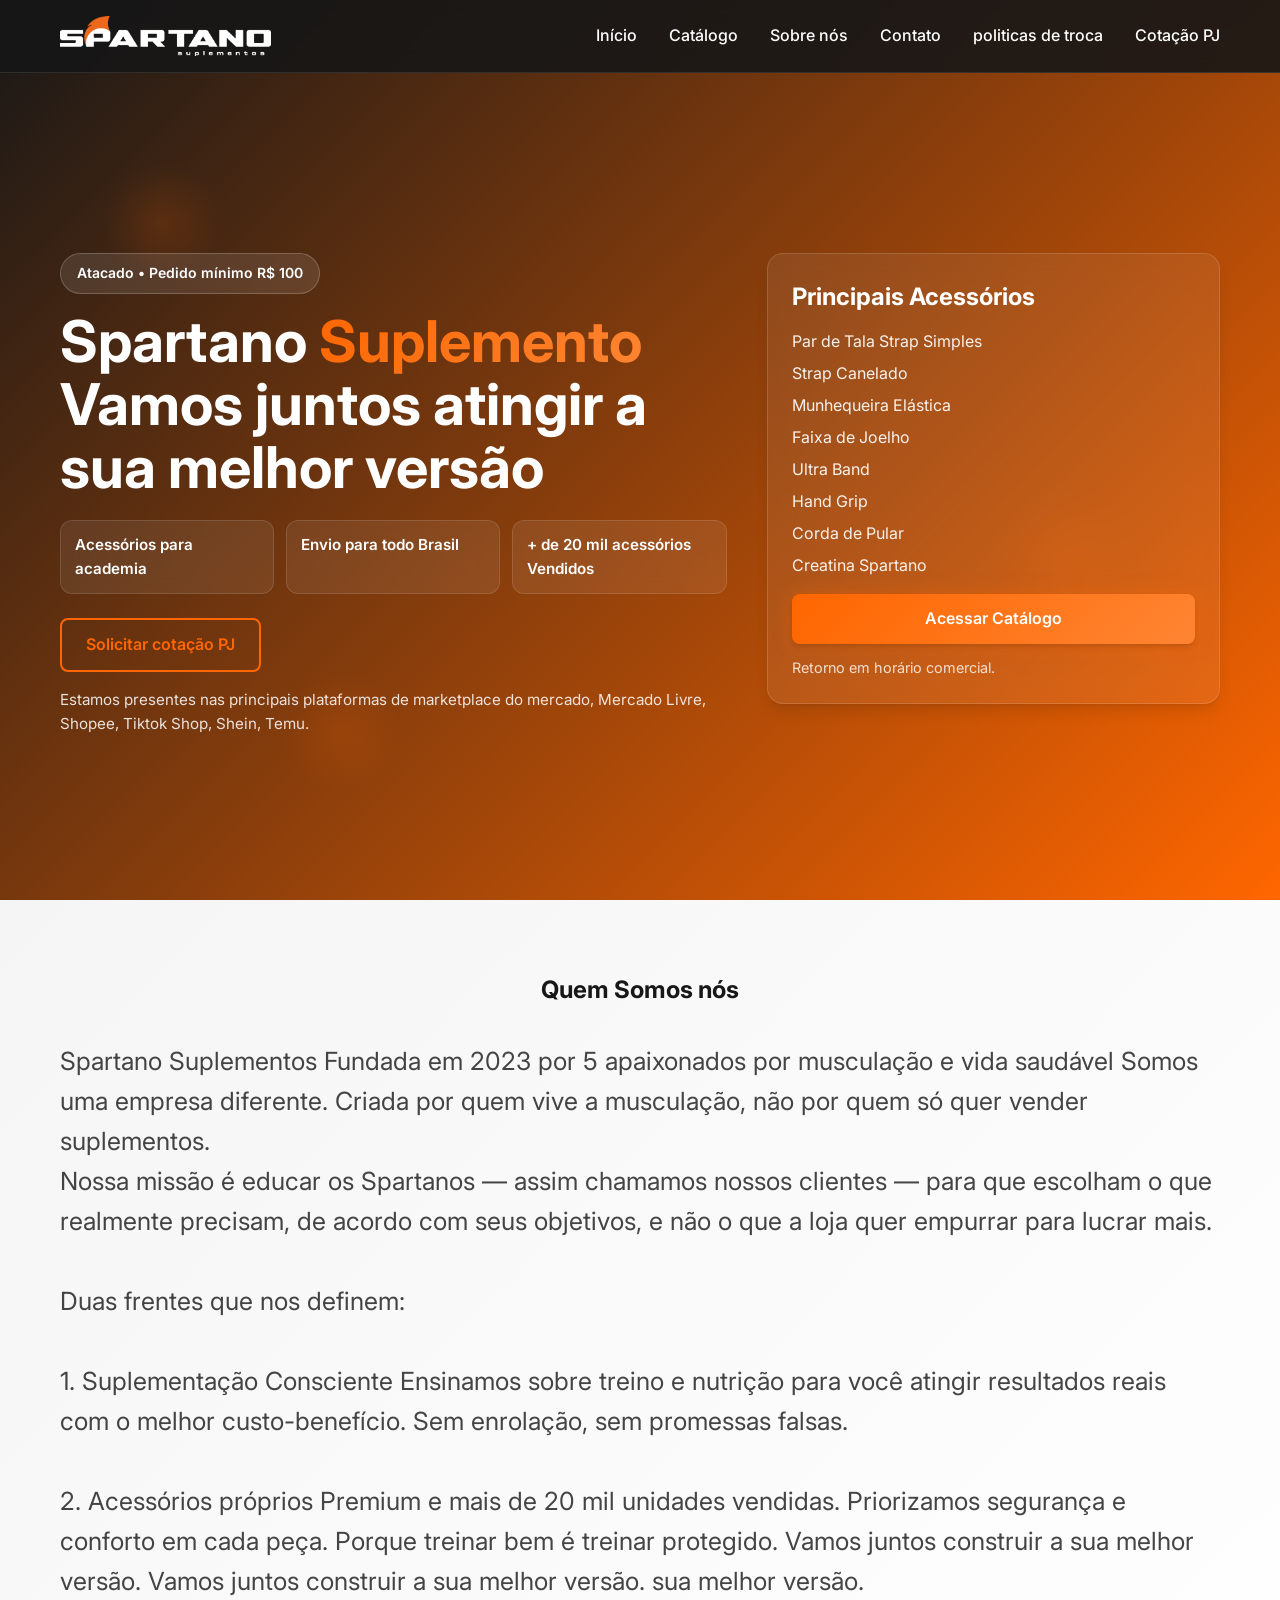
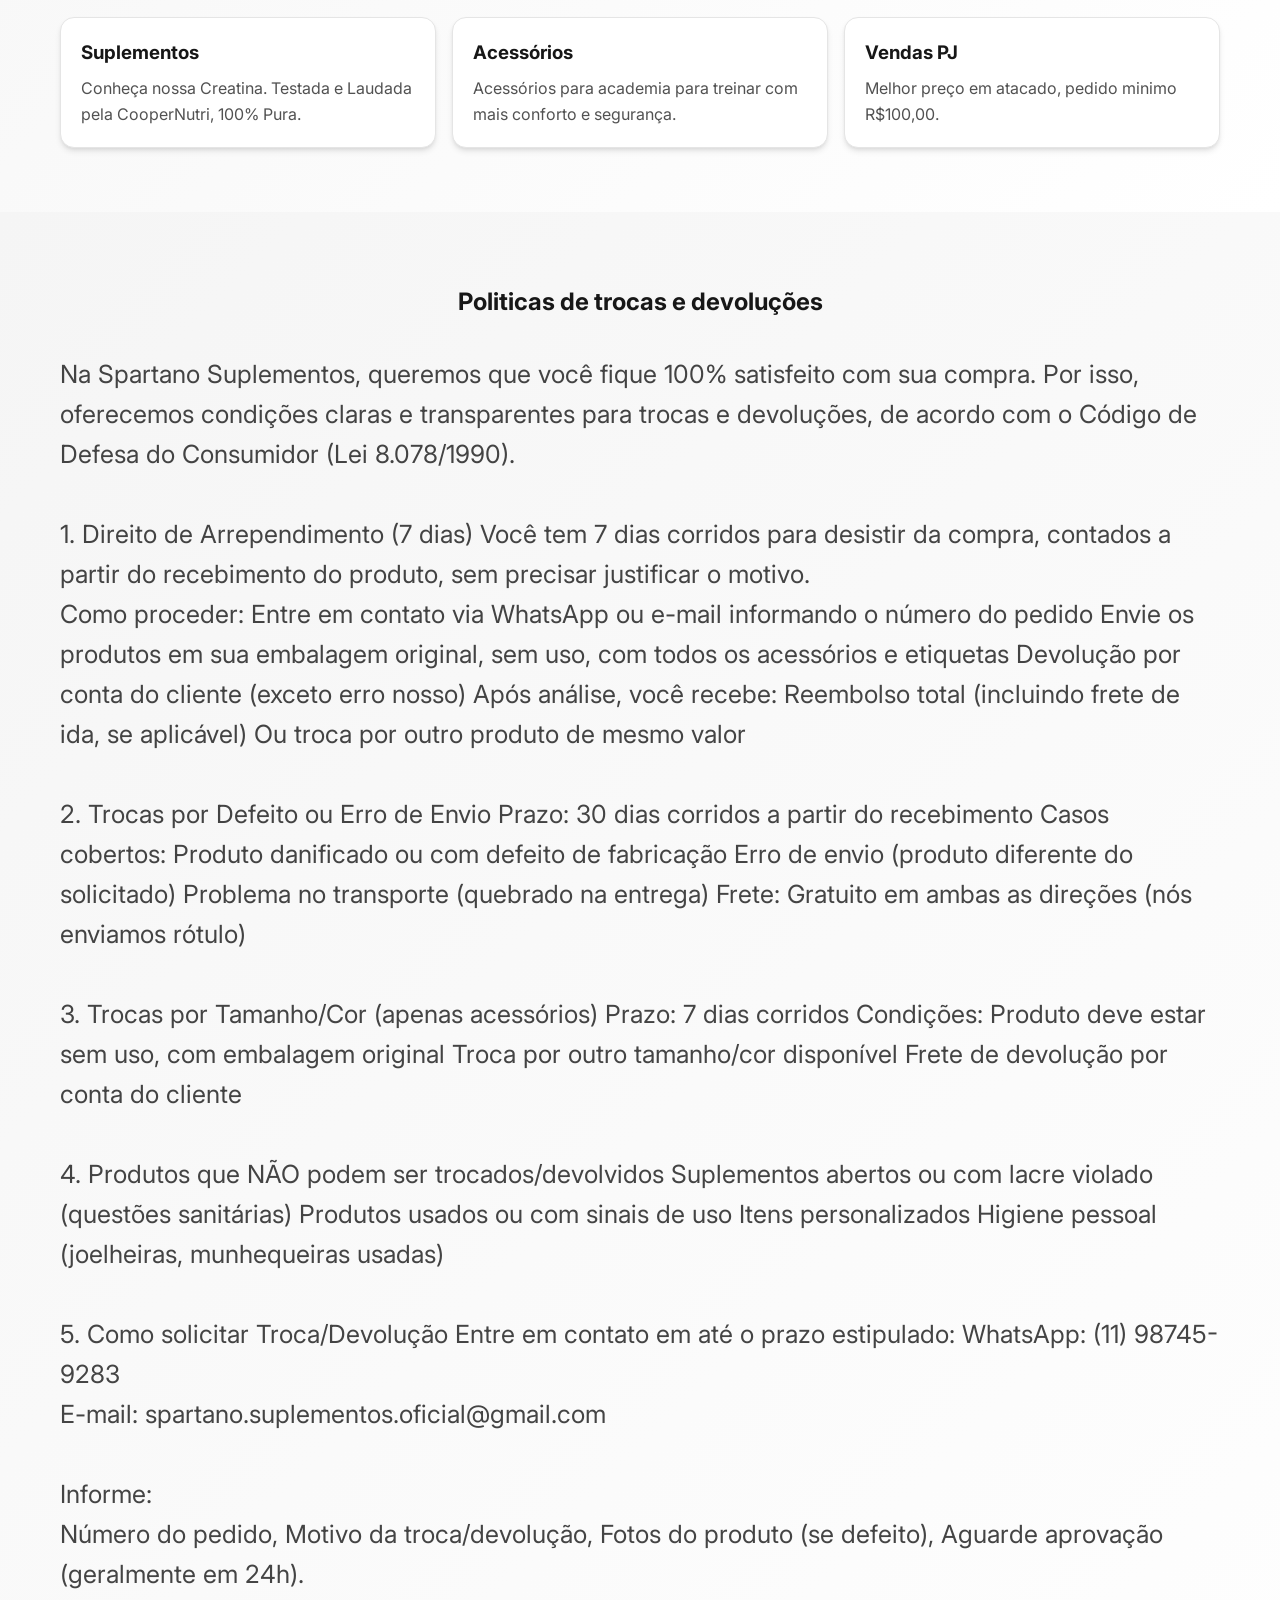
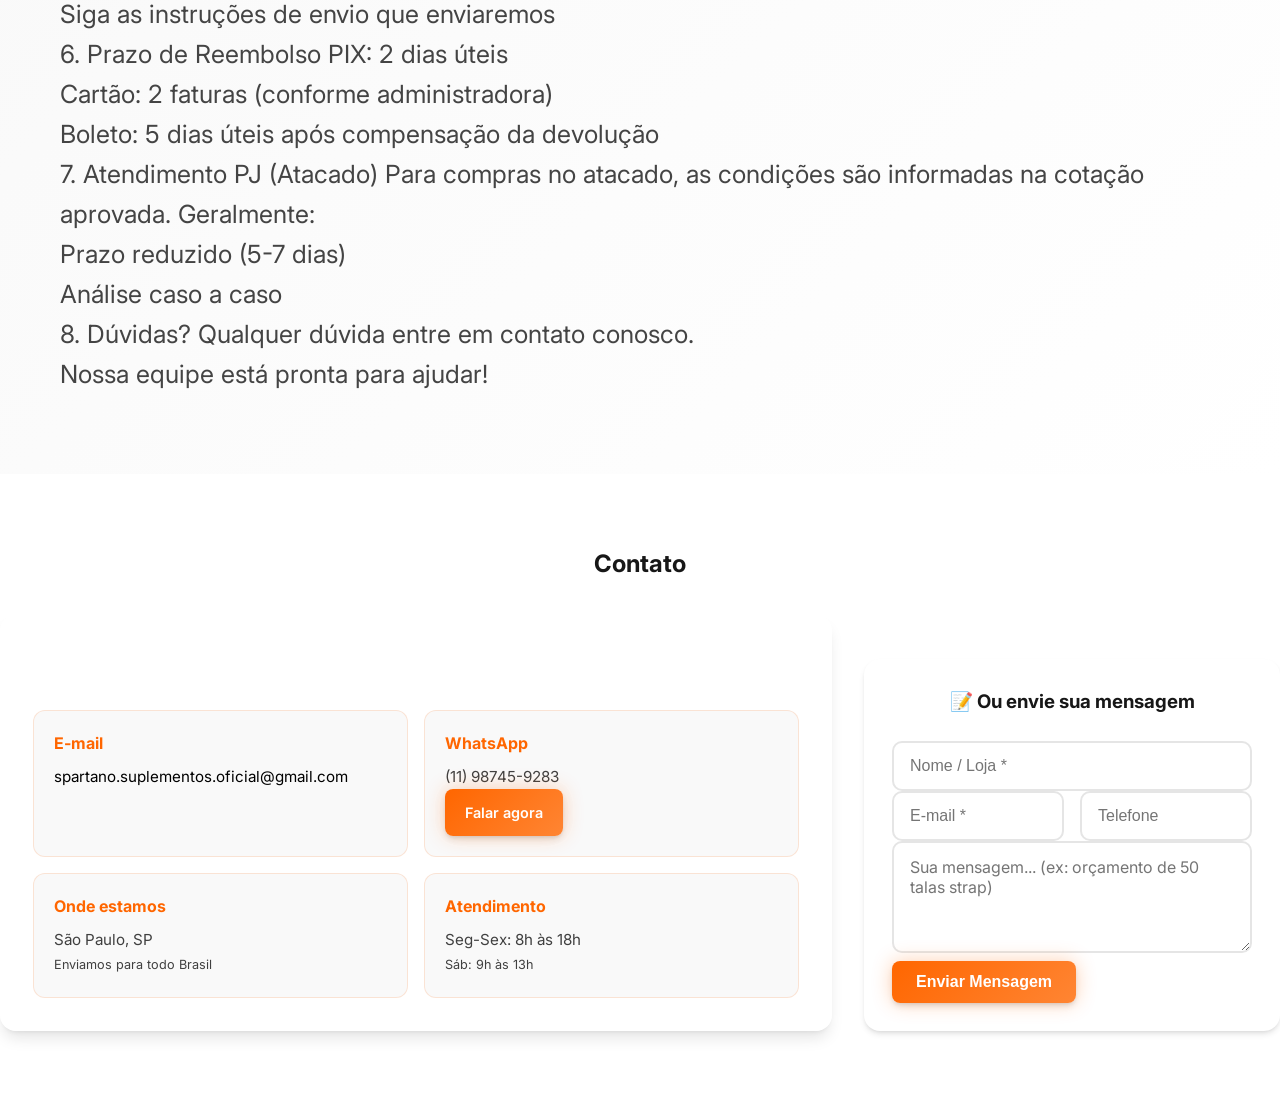
==== index.html @ f2aeba40 "first commit" ====
<!DOCTYPE html>
<html lang="pt-br">
<head>
    <meta charset="UTF-8">
    <meta name="viewport" content="width=device-width, initial-scale=1.0">
    <title>Spartano</title>
     <meta name="description" content="Atacado Spartano para lojas fitness, lojas de suplementos e academias. Pedido mínimo R$ 100. Solicite sua cotação." />

  <link rel="stylesheet" href="./css/global.css" />
  <link rel="stylesheet" href="./css/home.css" />

  <link href="https://fonts.googleapis.com/css2?family=Inter:wght@300;400;500;600;700;800;900&display=swap" rel="stylesheet">
  <link rel="icon" type="image/png" href="./imgs/faviconSpartano.png" />
  <script defer src="./js/menuMobile.js"></script>
  
</head>
<body>
    <!-- Header -->
  <header class="header">
    <div class="container">
      <div class="header-content">
        <div class="logo">
          <a href="index.html">
            <img src="../imgs/spartano_suplementos.png.png" alt="Spartano" class="logo-img">
          </a>
        </div>

        <nav class="nav">
          <ul class="nav-list">
            <li><a href="index.html">Início</a></li>
            <li><a href="./pages/catalogo.html">Catálogo</a></li>
            <li><a href="#quemSomosNos">Sobre nós</a></li>
            <li><a href="#contato">Contato</a></li>
            <li><a href="#politcTrocaDev">politicas de troca</a></li>
            <li><a href="https://cotacao-pj-acessorio.onrender.com">Cotação PJ </a></li>
          </ul>
        </nav>

        <div class="mobile-menu-toggle" aria-label="Abrir menu" role="button" tabindex="0">
          <span></span><span></span><span></span>
        </div>
      </div>
    </div>
  </header>

  <main>
    <!-- Hero -->
    <section class="hero-home">
      <div class="hero-bg">
        <div class="floating-elements">
          <div class="floating-element"></div>
          <div class="floating-element"></div>
          <div class="floating-element"></div>
        </div>
      </div>

      <div class="container">
        <div class="hero-grid">
          <div class="hero-left">
            <div class="badge">Atacado • Pedido mínimo R$ 100</div>

            <h1 class="hero-title">
              Spartano <span class="gradient-text">Suplemento</span><br/>
           Vamos juntos atingir a sua melhor versão
            </h1>

            <p class="hero-subtitle">
             <!--Legendas do Titulo-->
            </p>

            <div class="hero-points">
              <div class="point">Acessórios para <br/>academia</div>
              <div class="point">Envio para todo Brasil</div>
              <div class="point">+ de 20 mil acessórios <br/>Vendidos</div>
            </div>

            <div class="hero-cta">
              <a class="btn btn-outline" href="https://cotacao-pj-acessorio.onrender.com">Solicitar cotação PJ</a>
             <!-- <a class="btn btn-primary" href="./pages/catalogo.html">Ver catálogo</a> -->
            </div>

            <p class="hero-note">
             Estamos presentes nas principais plataformas de marketplace do mercado, Mercado Livre, Shopee, Tiktok Shop, Shein, Temu.
            </p>
          </div>

          <div class="hero-right">
            <div class="hero-card">
              <h2 class="hero-card-title">Principais Acessórios</h2>
              <ul class="hero-list">
                <li>Par de Tala Strap Simples</li>
                <li>Strap Canelado</li>
                <li>Munhequeira Elástica</li>
                <li>Faixa de Joelho</li>
                <li>Ultra Band</li>
                <li>Hand Grip</li>
                <li>Corda de Pular</li>
                <li>Creatina Spartano</li>
              </ul>
            <a class="btn btn-primary hero-card-btn" href="./pages/catalogo.html">Acessar Catálogo</a>
              <p class="hero-card-mini">Retorno em horário comercial.</p>
            </div>
          </div>
        </div>
      </div>
    </section>

    <!-- Para quem é -->
    <section id="quemSomosNos" class="section light">
      <div class="container">
        <h2 class="section-title">Quem Somos nós</h2>

        <p class="textHome">Spartano Suplementos
Fundada em 2023 por 5 apaixonados por musculação e vida saudável

Somos uma empresa diferente. Criada por quem vive a musculação, não por quem só quer vender suplementos. <br/>

Nossa missão é educar os Spartanos — assim chamamos nossos clientes — para que escolham o que realmente precisam, de acordo com seus objetivos,
e não o que a loja quer empurrar para lucrar mais.<br/><br/>

Duas frentes que nos definem:<br/><br/>

1. Suplementação Consciente
Ensinamos sobre treino e nutrição para você atingir resultados reais com o melhor custo-benefício. Sem enrolação, sem promessas falsas.
<br/><br/>
2. Acessórios próprios Premium e mais de 20 mil unidades vendidas. Priorizamos segurança e conforto em cada peça. 
Porque treinar bem é treinar protegido. Vamos juntos construir a sua melhor versão.

Vamos juntos construir a sua melhor versão. sua melhor versão.
        </p>

        <div class="cards-3">
          <div class="info-card">
            <h3>Suplementos</h3>
            <p>Conheça nossa Creatina. Testada e Laudada pela CooperNutri, 100% Pura.</p>
          </div>
          <div class="info-card">
            <h3>Acessórios</h3>
            <p>Acessórios para academia para treinar com mais conforto e segurança.</p>
          </div>
          <div class="info-card">
            <h3>Vendas PJ</h3>
            <p>Melhor preço em atacado, pedido minimo R$100,00.</p>
          </div>
        </div>
      </div>
    </section>
<!---Politicas de trocas e devoluções -->

     <section id="politcTrocaDev" class="section light">
      <div class="container">
        <h2 class="section-title">Politicas de trocas e devoluções</h2>

        <p class="textHome">Na Spartano Suplementos, queremos que você fique 100% satisfeito com sua compra. Por isso,
           oferecemos condições claras e transparentes para trocas e devoluções, de acordo com o Código de Defesa do 
           Consumidor (Lei 8.078/1990). <br/>
<br/>
1. Direito de Arrependimento (7 dias)
Você tem 7 dias corridos para desistir da compra, contados a partir do recebimento do produto, sem precisar justificar o motivo.<br/>

Como proceder:

Entre em contato via WhatsApp ou e-mail informando o número do pedido

Envie os produtos em sua embalagem original, sem uso, com todos os acessórios e etiquetas

Devolução por conta do cliente (exceto erro nosso)

Após análise, você recebe:

Reembolso total (incluindo frete de ida, se aplicável)

Ou troca por outro produto de mesmo valor
<br/><br/>
2. Trocas por Defeito ou Erro de Envio
Prazo: 30 dias corridos a partir do recebimento

Casos cobertos:

Produto danificado ou com defeito de fabricação

Erro de envio (produto diferente do solicitado)

Problema no transporte (quebrado na entrega)

Frete: Gratuito em ambas as direções (nós enviamos rótulo)
<br/><br/>
3. Trocas por Tamanho/Cor (apenas acessórios)
Prazo: 7 dias corridos

Condições:

Produto deve estar sem uso, com embalagem original

Troca por outro tamanho/cor disponível

Frete de devolução por conta do cliente
<br/><br/>
4. Produtos que NÃO podem ser trocados/devolvidos
Suplementos abertos ou com lacre violado (questões sanitárias)

Produtos usados ou com sinais de uso

Itens personalizados

Higiene pessoal (joelheiras, munhequeiras usadas)
<br/><br/>
5. Como solicitar Troca/Devolução
Entre em contato em até o prazo estipulado:
 WhatsApp: (11) 98745-9283 <br/>
E-mail: spartano.suplementos.oficial@gmail.com <br/>
<br/>
Informe:
<br/>
Número do pedido, Motivo da troca/devolução, Fotos do produto (se defeito), Aguarde aprovação (geralmente em 24h).
<br/>
Siga as instruções de envio que enviaremos
<br/>
6. Prazo de Reembolso
PIX: 2 dias úteis
<br/>
Cartão: 2 faturas (conforme administradora)
<br/>
Boleto: 5 dias úteis após compensação da devolução
<br/>
7. Atendimento PJ (Atacado)
Para compras no atacado, as condições são informadas na cotação aprovada. Geralmente:
<br/>
Prazo reduzido (5-7 dias)
<br/>
Análise caso a caso<br/>

8. Dúvidas?
Qualquer dúvida entre em contato conosco.<br/> Nossa equipe está pronta para ajudar!


        </p>
        <!--
        <div class="cards-3">
          <div class="info-card">
            <h3>Suplementos</h3>
            <p>Conheça nossa Creatina. Testada e Laudada pela CooperNutri, 100% Pura.</p>
          </div>
          <div class="info-card">
            <h3>Acessórios</h3>
            <p>Acessórios para academia para treinar com mais conforto e segurança.</p>
          </div>
          <div class="info-card">
            <h3>Vendas PJ</h3>
            <p>Melhor preço em atacado, pedido minimo R$100,00.</p>
          </div>
        </div>
      </div>-->
    </section>

    <!-- Como funciona -->
    <section id="contato" class="section">
  <div class="container-contato">
    <h2 class="section-title">Contato</h2>
    <p></p>

    <div class="contato-hero-grid">
      <!-- Card principal -->
      <div class="hero-right">
        <div class="hero-card contato-card">
          <h2 class="hero-card-title"> Retorno em horário comercial</h2>
          
          <!-- Cards menores -->
          <div class="contato-cards">
            <div class="contato-card-item">
              <h3>E-mail</h3>
              <p><a href="mailto:spartano.suplementos.oficial@gmail.com">spartano.suplementos.oficial@gmail.com</a></p>
            </div>

            <div class="contato-card-item">
              <h3>WhatsApp</h3>
              <p>(11) 98745-9283</p>
              <a href="https://wa.me/5511987459283" class="btn btn-primary btn-small" target="_blank">Falar agora</a>
            </div>

            <div class="contato-card-item">
              <h3>Onde estamos</h3>
              <p>São Paulo, SP<br><small>Enviamos para todo Brasil</small></p>
            </div>

            <div class="contato-card-item">
              <h3>Atendimento</h3>
              <p>Seg-Sex: 8h às 18h<br><small>Sáb: 9h às 13h</small></p>
            </div>
          </div>
        </div>
      </div>

      <!-- Formulário -->
      <div class="form-hero">
        <div class="form-card">
          <h3>📝 Ou envie sua mensagem</h3>
          
          <form id="cotacaoForm"
            action="https://formspree.io/f/mkokkvbv";
            method="POST">
            <div class="form-group">
              <input type="text" name="nome" placeholder="Nome / Loja *" required>
            </div>
            
            <div class="form-row">
              <div class="form-group">
                <input type="email" name="email" placeholder="E-mail *" required>
              </div>
              <div class="form-group">
                <input type="tel" name="telefone" placeholder="Telefone">
              </div>
            </div>
            
            <div class="form-group full">
              <textarea name="mensagem" rows="4" placeholder="Sua mensagem... (ex: orçamento de 50 talas strap)" required></textarea>
            </div>
            
            <button type="submit" class="btn btn-primary">Enviar Mensagem</button>
          </form>
        </div>
      </div>
    </div>
  </div>
</section>

</body>
</html>
---- css/global.css ----
/* assets/css/global.css */

/* Reset e base */
* { margin: 0; padding: 0; box-sizing: border-box; }

:root{
  --primary-color: #FF6600;
  --primary-dark: #E55A00;
  --primary-light: #FF8533;

  --black: #171717;
  --white: #FFFFFF;

  --gray-100: #F5F5F5;
  --gray-200: #E5E5E5;
  --gray-300: #D4D4D4;
  --gray-400: #A3A3A3;
  --gray-500: #737373;
  --gray-600: #525252;
  --gray-700: #404040;
  --gray-800: #262626;
  --gray-900: #171717;

  --gradient-hero: linear-gradient(135deg, var(--black) 0%, var(--primary-color) 100%);
  --gradient-primary: linear-gradient(135deg, var(--primary-color) 0%, var(--primary-light) 100%);
  --gradient-text: linear-gradient(135deg, var(--primary-color) 0%, var(--primary-light) 100%);

  --shadow-md: 0 4px 6px -1px rgba(0,0,0,.1), 0 2px 4px -2px rgba(0,0,0,.1);
  --shadow-lg: 0 10px 15px -3px rgba(0,0,0,.1), 0 4px 6px -4px rgba(0,0,0,.1);
  --shadow-glow: 0 0 20px rgba(255, 102, 0, 0.30);

  --transition: all .3s cubic-bezier(.4,0,.2,1);
  --font-family: Inter, -apple-system, BlinkMacSystemFont, "Segoe UI", Roboto, sans-serif;
}

html { scroll-behavior: smooth; }
body{
  font-family: var(--font-family);
  line-height: 1.6;
  color: var(--gray-900);
  background: var(--white);
  overflow-x: hidden;
}

.container{
  max-width: 1200px;
  margin: 0 auto;
  padding: 0 20px;
}

.gradient-text{
  background: var(--gradient-text);
  -webkit-background-clip: text;
  -webkit-text-fill-color: transparent;
  background-clip: text;
}

/* Header (reaproveita seu padrão) */
.header{
  position: fixed;
  top: 0; left: 0; right: 0;
  z-index: 1000;
  background: rgba(23,23,23,.90);
  backdrop-filter: blur(10px);
  border-bottom: 1px solid rgba(255,255,255,.10);
}
.header-content{
  display:flex;
  align-items:center;
  justify-content: space-between;
  padding: 1rem 0;
}
.logo-img{ height: 40px; width: auto; display:block; }
.nav-list{ display:flex; list-style:none; gap: 2rem; }
.nav-list a{
  color: var(--white);
  text-decoration:none;
  font-weight: 500;
  transition: var(--transition);
}
.nav-list a:hover{ color: var(--primary-color); }

.mobile-menu-toggle{
  display:none;
  flex-direction: column;
  gap: 4px;
  cursor: pointer;
}
.mobile-menu-toggle span{
  width: 25px;
  height: 3px;
  background: var(--white);
  transition: var(--transition);
}

/* Botões */
.btn{
  display:inline-flex;
  align-items:center;
  justify-content:center;
  padding: 12px 24px;
  border: none;
  border-radius: 8px;
  font-weight: 600;
  font-size: 1rem;
  text-decoration:none;
  cursor:pointer;
  transition: var(--transition);
}
.btn-primary{
  background: var(--gradient-primary);
  color: var(--white);
  box-shadow: var(--shadow-md), var(--shadow-glow);
}
.btn-primary:hover{
  transform: translateY(-2px);
  box-shadow: var(--shadow-lg), 0 0 30px rgba(255,102,0,.40);
}
.btn-outline{
  background: transparent;
  color: var(--primary-color);
  border: 2px solid var(--primary-color);
}
.btn-outline:hover{
  background: var(--primary-color);
  color: var(--white);
  transform: translateY(-2px);
}

/* Badge simples (pra usar nas páginas) */
.badge{
  display:inline-flex;
  align-items:center;
  gap: .5rem;
  background: rgba(255,255,255,.10);
  color: var(--white);
  border: 1px solid rgba(255,255,255,.20);
  padding: .5rem 1rem;
  border-radius: 999px;
  font-size: .875rem;
  font-weight: 600;
}

/* Footer (mínimo) */
.footer{
  background: var(--gray-900);
  color: var(--white);
  padding: 2rem 0;
  margin-top: 2rem;
}
.footer-bottom{
  display:flex;
  justify-content: space-between;
  align-items:center;
  flex-wrap: wrap;
  gap: 1rem;
  border-top: 1px solid var(--gray-800);
  padding-top: 1rem;
}

/* Responsivo do menu (compatível com seu menu-mobile.js) */
@media (max-width: 768px){
  .nav{ 
    position: absolute;
    top: 100%;
    left: 0; right: 0;
    background: rgba(23,23,23,.95);
    backdrop-filter: blur(10px);
    transform: translateY(-100%);
    opacity: 0;
    visibility: hidden;
    transition: var(--transition);
    border-top: 1px solid rgba(255,255,255,.10);
  }
  .nav.active{
    transform: translateY(0);
    opacity: 1;
    visibility: visible;
  }
  .nav-list{
    flex-direction: column;
    padding: 1rem 0;
    gap: 0;
  }
  .nav-list li{ border-bottom: 1px solid rgba(255,255,255,.08); }
  .nav-list a{ display:block; padding: 1rem 1.25rem; }
  .mobile-menu-toggle{ display:flex; }
}
---- css/home.css ----
/* assets/css/home.css */

/* HERO */
.hero-home{
  position: relative;
  min-height: 100vh;
  display: flex;
  align-items: center;
  padding-top: 90px; /* compensa header fixo */
  background: var(--gradient-hero);
  overflow: hidden;
}

.hero-bg{ position:absolute; inset:0; z-index:1; }
.floating-elements{ position:absolute; inset:0; }
.floating-element{
  position:absolute;
  width: 120px; height: 120px;
  border-radius: 50%;
  background: radial-gradient(circle, rgba(255,102,0,.14) 0%, transparent 70%);
  animation: float 7s ease-in-out infinite;
}
.floating-element:nth-child(1){ top: 18%; left: 8%; }
.floating-element:nth-child(2){ top: 55%; right: 12%; animation-delay: 1.5s; }
.floating-element:nth-child(3){ bottom: 12%; left: 22%; animation-delay: 3s; }

@keyframes float{
  0%,100%{ transform: translateY(0) rotate(0); }
  50%{ transform: translateY(-18px) rotate(180deg); }
}

.hero-grid{
  position: relative;
  z-index: 2;
  display: grid;
  grid-template-columns: 1.25fr .85fr;
  gap: 2.5rem;
  align-items: start;
  padding: 2rem 0;
}

.hero-left{ color: var(--white); }

.hero-title{
  font-size: clamp(2.2rem, 4.5vw, 3.6rem);
  line-height: 1.1;
  margin: 1rem 0;
}

.hero-subtitle{
  opacity: .92;
  max-width: 60ch;
}

.hero-points{
  margin: 1.25rem 0 1.5rem;
  display: grid;
  grid-template-columns: repeat(3, minmax(0, 1fr));
  gap: .75rem;
}

.point{
  padding: .75rem .85rem;
  border-radius: 12px;
  background: rgba(255,255,255,.08);
  border: 1px solid rgba(255,255,255,.12);
  backdrop-filter: blur(10px);
  font-weight: 600;
  font-size: .95rem;
}

.hero-cta{
  display:flex;
  gap: .75rem;
  flex-wrap: wrap;
  margin-top: .5rem;
}

.hero-note{
  margin-top: 1rem;
  opacity: .85;
  font-size: .95rem;
}

/* CARD DA DIREITA */
.hero-card{
  background: rgba(255,255,255,.07);
  border: 1px solid rgba(255,255,255,.14);
  backdrop-filter: blur(12px);
  border-radius: 16px;
  padding: 1.5rem;
  color: var(--white);
  box-shadow: var(--shadow-lg);
}

.hero-card-title{ margin-bottom: .75rem; }

.hero-list{
  list-style: none;
  display:grid;
  gap: .4rem;
  opacity: .92;
}

.hero-card-btn{
  width: 100%;
  margin-top: 1rem;
}

.hero-card-mini{
  margin-top: .75rem;
  opacity: .8;
  font-size: .9rem;
}

/* SEÇÕES */
.section{
  padding: 4rem 0;
  background: var(--white);
}
.textHome{
    margin-top: .75rem;
  opacity: .8;
  font-size: 25px;
  margin-bottom: .99rem;
}
.section.light{
  background: linear-gradient(135deg, var(--gray-100) 0%, var(--white) 100%);
}

.section-title{
  text-align:center;
  margin-bottom: 2rem;
  margin-top: 7px;
}

/* CARDS 3 COLUNAS */
.cards-3{
  display:grid;
  grid-template-columns: repeat(3, minmax(0,1fr));
  gap: 1rem;
}

.info-card{
  background: var(--white);
  border: 1px solid var(--gray-200);
  border-radius: 14px;
  padding: 1.25rem;
  box-shadow: var(--shadow-md);
}

.info-card p{
  color: var(--gray-600);
  margin-top: .5rem;
}

/* PASSOS */
.steps{
  display:grid;
  grid-template-columns: repeat(3, minmax(0,1fr));
  gap: 1rem;
}

.step{
  border-radius: 14px;
  border: 1px solid var(--gray-200);
  padding: 1.25rem;
  box-shadow: var(--shadow-md);
  background: var(--white);
}

.step-number{
  width: 40px; height: 40px;
  display:flex;
  align-items:center;
  justify-content:center;
  border-radius: 12px;
  background: var(--gradient-primary);
  color: var(--white);
  font-weight: 900;
  margin-bottom: .75rem;
}

.step-text{
  color: var(--gray-700);
  font-weight: 600;
}


.contato-hero-grid {
  display: grid;
  grid-template-columns: 2fr 1fr;
  gap: 2rem;
  margin-top: 2rem;
}

.hero-card.contato-card {
  padding: 2rem;
}

.contato-cards {
  display: grid;
  grid-template-columns: 1fr 1fr;
  gap: 1rem;
  margin-top: 1.5rem;
}

.contato-card-item {
  background: rgba(135, 135, 135, 0.05);
  border: 1px solid rgba(255, 102, 0, 0.15);
  border-radius: 12px;
  padding: 1.25rem;
}

.contato-card-item h3 {
  margin: 0 0 0.5rem 0;
  color: var(--primary-color);
  font-size: 1rem;
}

.contato-card-item p {
  margin: 0;
  color: var(--gray-700);
  font-size: 0.95rem;
}

.form-hero {
  display: flex;
  align-items: end;
}

.form-card {
  background: var(--white);
  border-radius: 16px;
  padding: 1.75rem;
  box-shadow: var(--shadow-md);
  width: 100%;
}

.form-card h3 {
  margin: 0 0 1.5rem 0;
  color: var(--gray-900);
  text-align: center;
}

.contato-form {
  display: grid;
  gap: 1rem;
}

.form-group input,
.form-group textarea {
  width: 100%;
  padding: 0.875rem 1rem;
  border: 2px solid var(--gray-200);
  border-radius: 10px;
  font-size: 1rem;
  transition: var(--transition);
}

.form-group input:focus,
.form-group textarea:focus {
  outline: none;
  border-color: var(--primary-color);
  box-shadow: 0 0 0 3px rgba(255, 102, 0, 0.1);
}

.form-row {
  display: grid;
  grid-template-columns: 1fr 1fr;
  gap: 1rem;
}

.form-group.full textarea {
  resize: vertical;
  font-family: inherit;
}

.btn-small {
  padding: 0.75rem 1.25rem;
  font-size: 0.9rem;
}
a{
  color: black;
  text-decoration: none;
}

/* Responsivo */
@media (max-width: 900px) {
  .contato-hero-grid {
    grid-template-columns: 1fr;
    gap: 1.5rem;
  }
  
  .form-hero {
    align-items: stretch;
  }
}

@media (max-width: 520px) {
  .contato-cards {
    grid-template-columns: 1fr;
  }
  
  .form-row {
    grid-template-columns: 1fr;
  }
}



/* CTA STRIP */
.cta-strip{
  margin-top: 1.5rem;
  padding: 1rem 1.25rem;
  border-radius: 14px;
  background: linear-gradient(135deg, var(--gray-100) 0%, var(--white) 100%);
  border: 1px solid var(--gray-200);
  display:flex;
  align-items:center;
  justify-content: space-between;
  gap: 1rem;
  flex-wrap: wrap;
}

.cta-strip-text{
  color: var(--gray-800);
  font-weight: 600;
}

/* RESPONSIVO */
@media (max-width: 900px){
  .hero-grid{ grid-template-columns: 1fr; }
  .hero-points{ grid-template-columns: 1fr; }

  .cards-3{ grid-template-columns: 1fr; }
  .steps{ grid-template-columns: 1fr; }
}
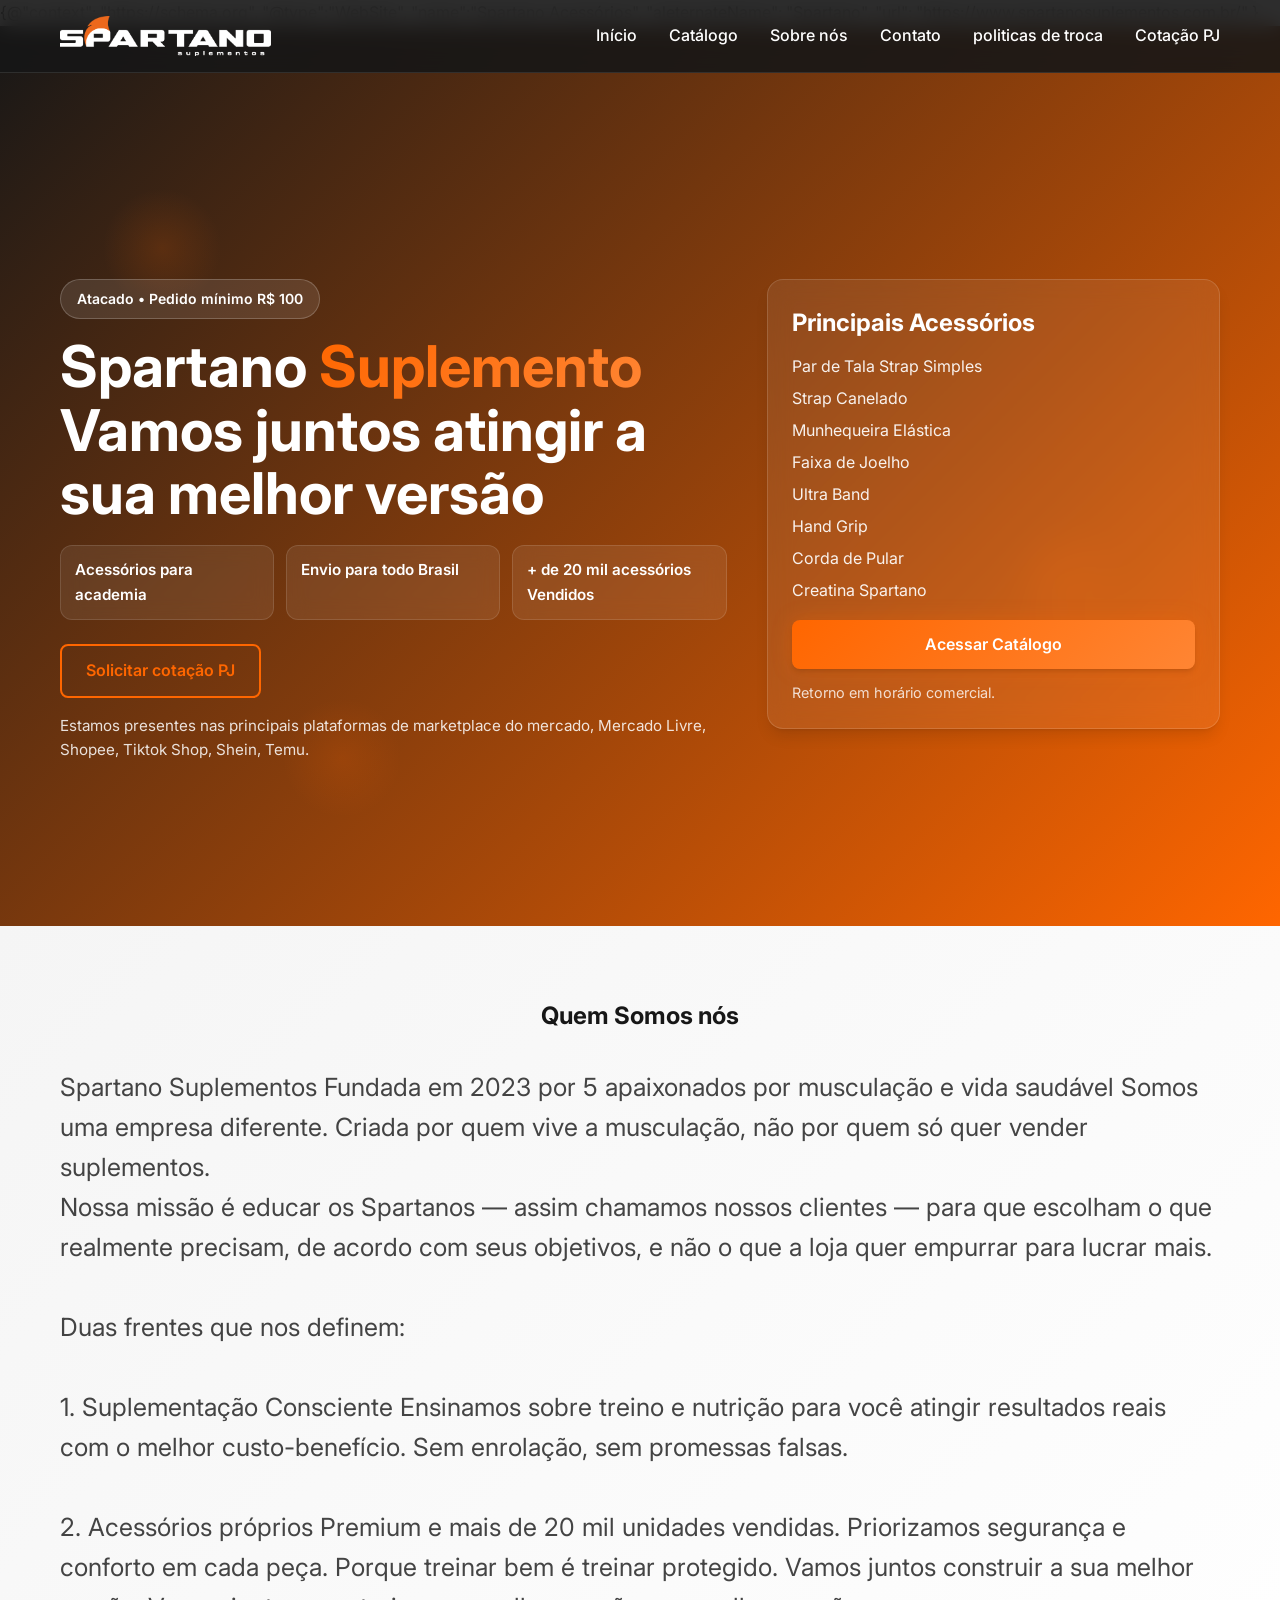
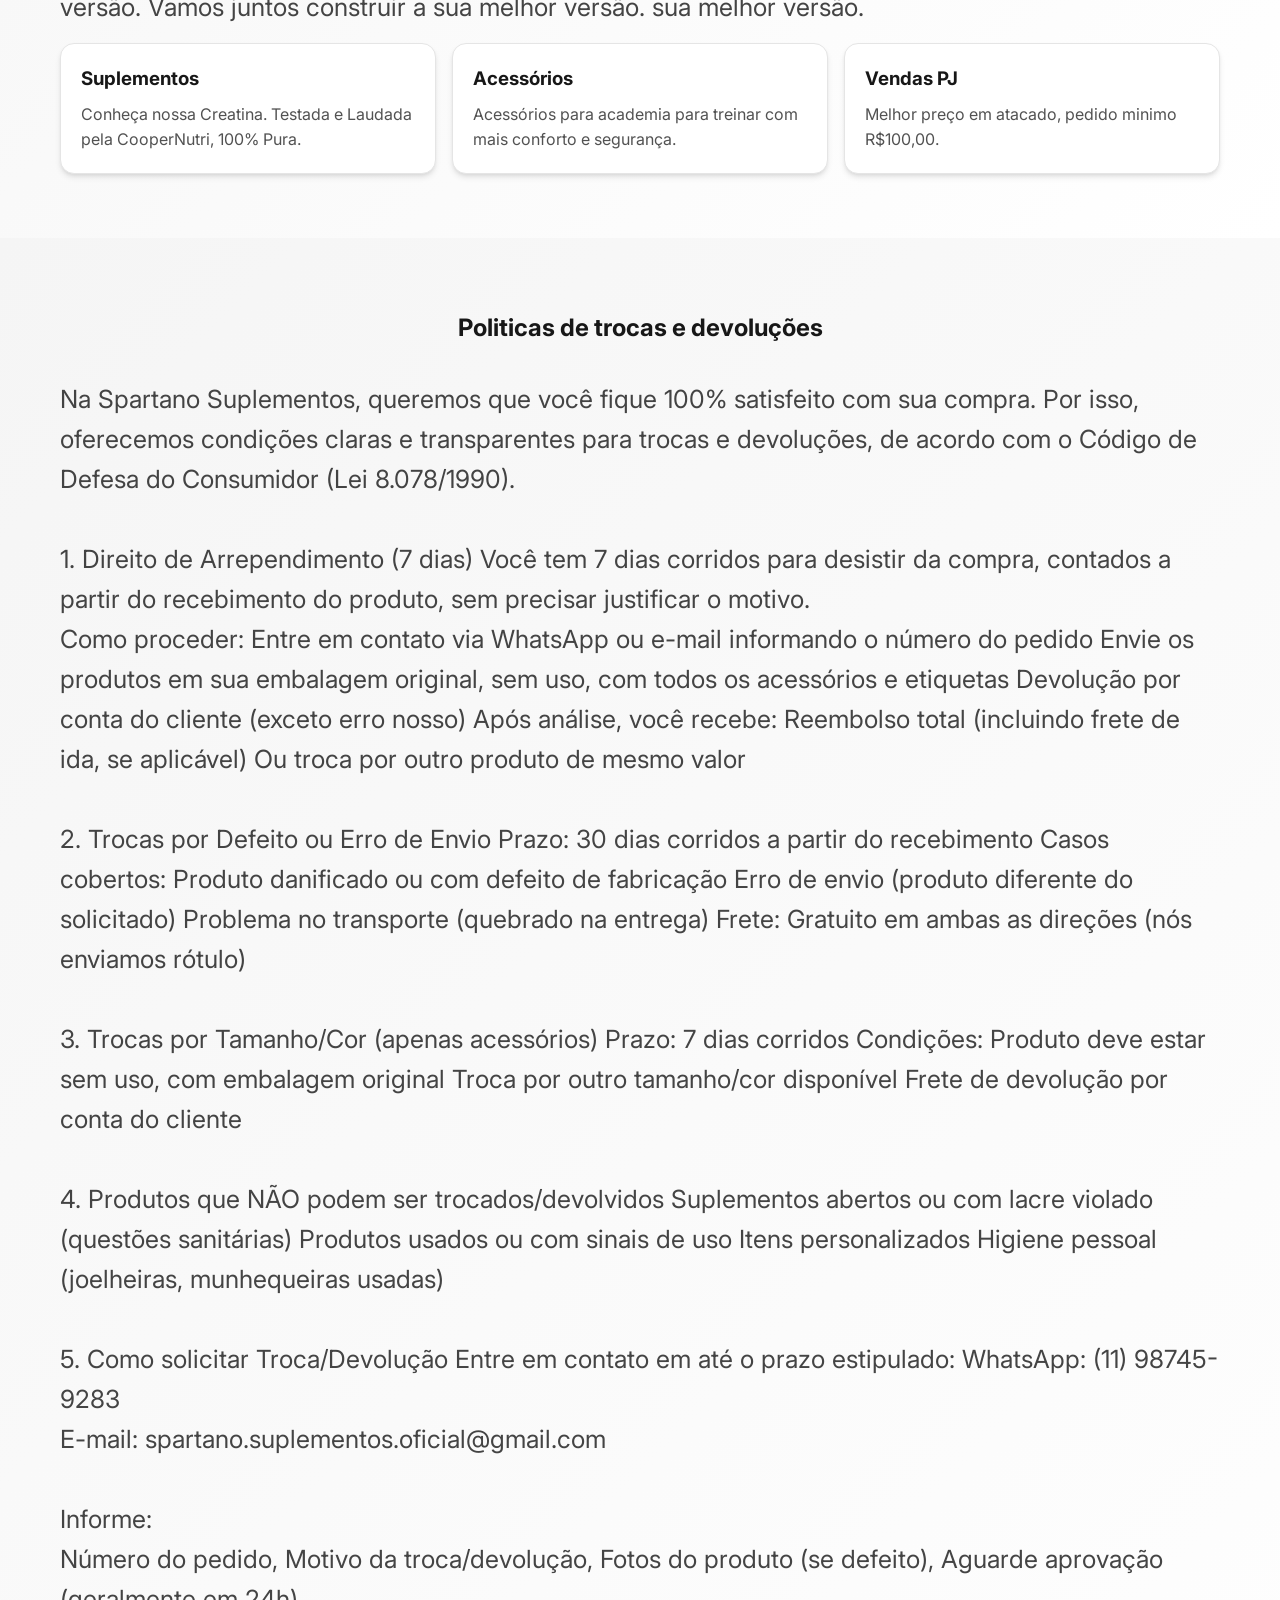
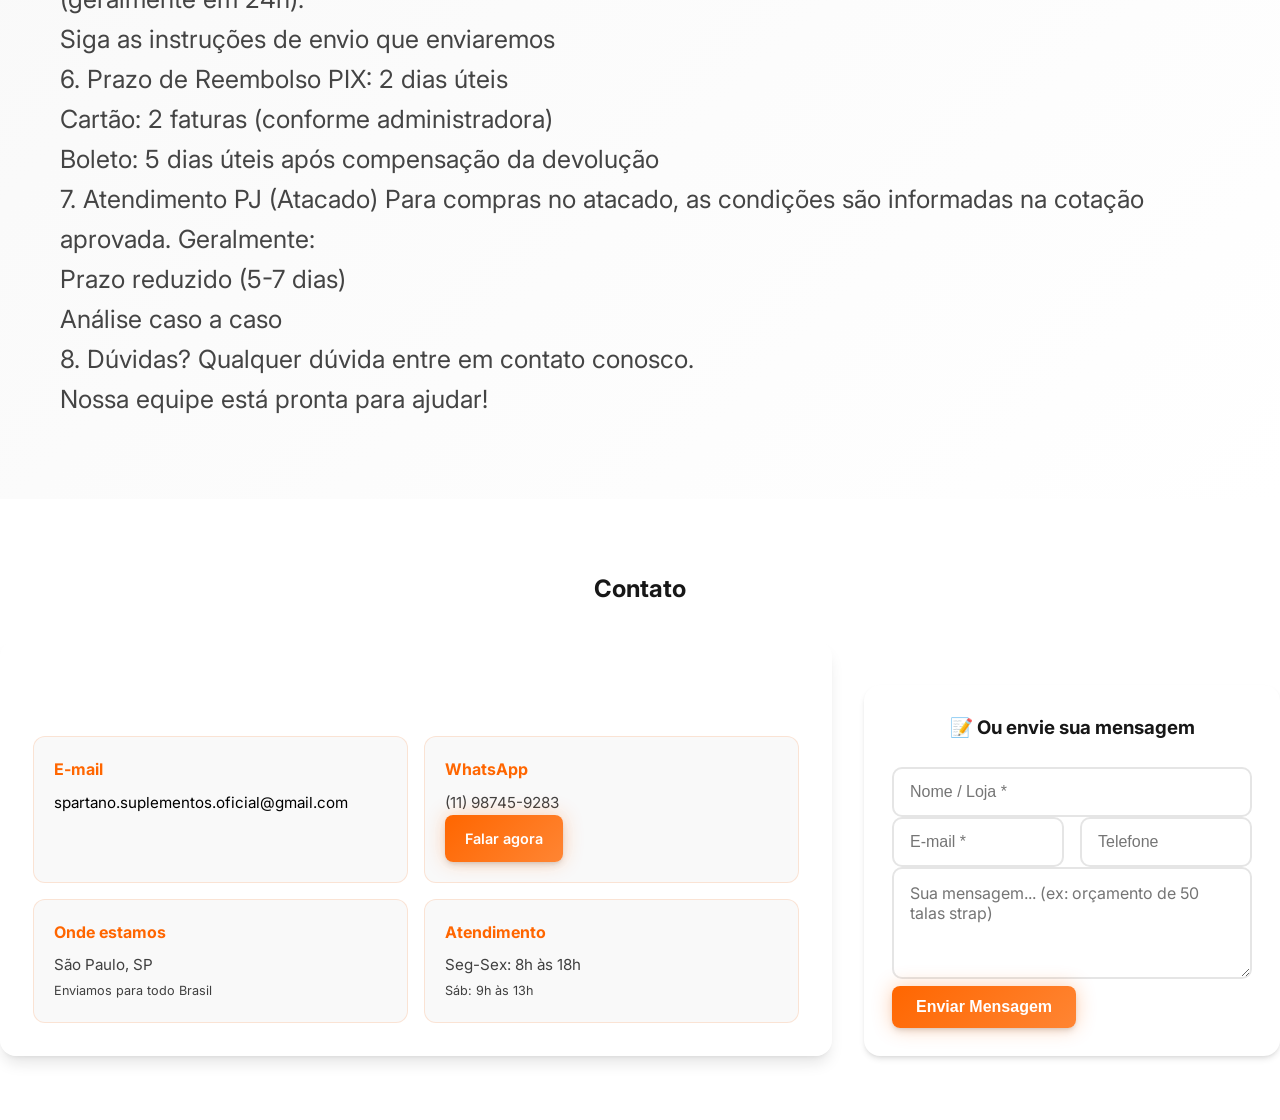
==== commit 008daad9: "mudanaças de seo" ====
--- a/index.html
+++ b/index.html
@@ -3,9 +3,14 @@
 <head>
     <meta charset="UTF-8">
     <meta name="viewport" content="width=device-width, initial-scale=1.0">
-    <title>Spartano</title>
+    <title>Spartano Acessórios e suplementos</title>
      <meta name="description" content="Atacado Spartano para lojas fitness, lojas de suplementos e academias. Pedido mínimo R$ 100. Solicite sua cotação." />
-
+{@"context": "https://schema.org",
+"@type":"WebSite",
+"name":"Spartano Acessórios",
+"aleternateName": "Spartano",
+"url": "https://www.spartanosuplementos.com.br/"
+}
   <link rel="stylesheet" href="./css/global.css" />
   <link rel="stylesheet" href="./css/home.css" />
 
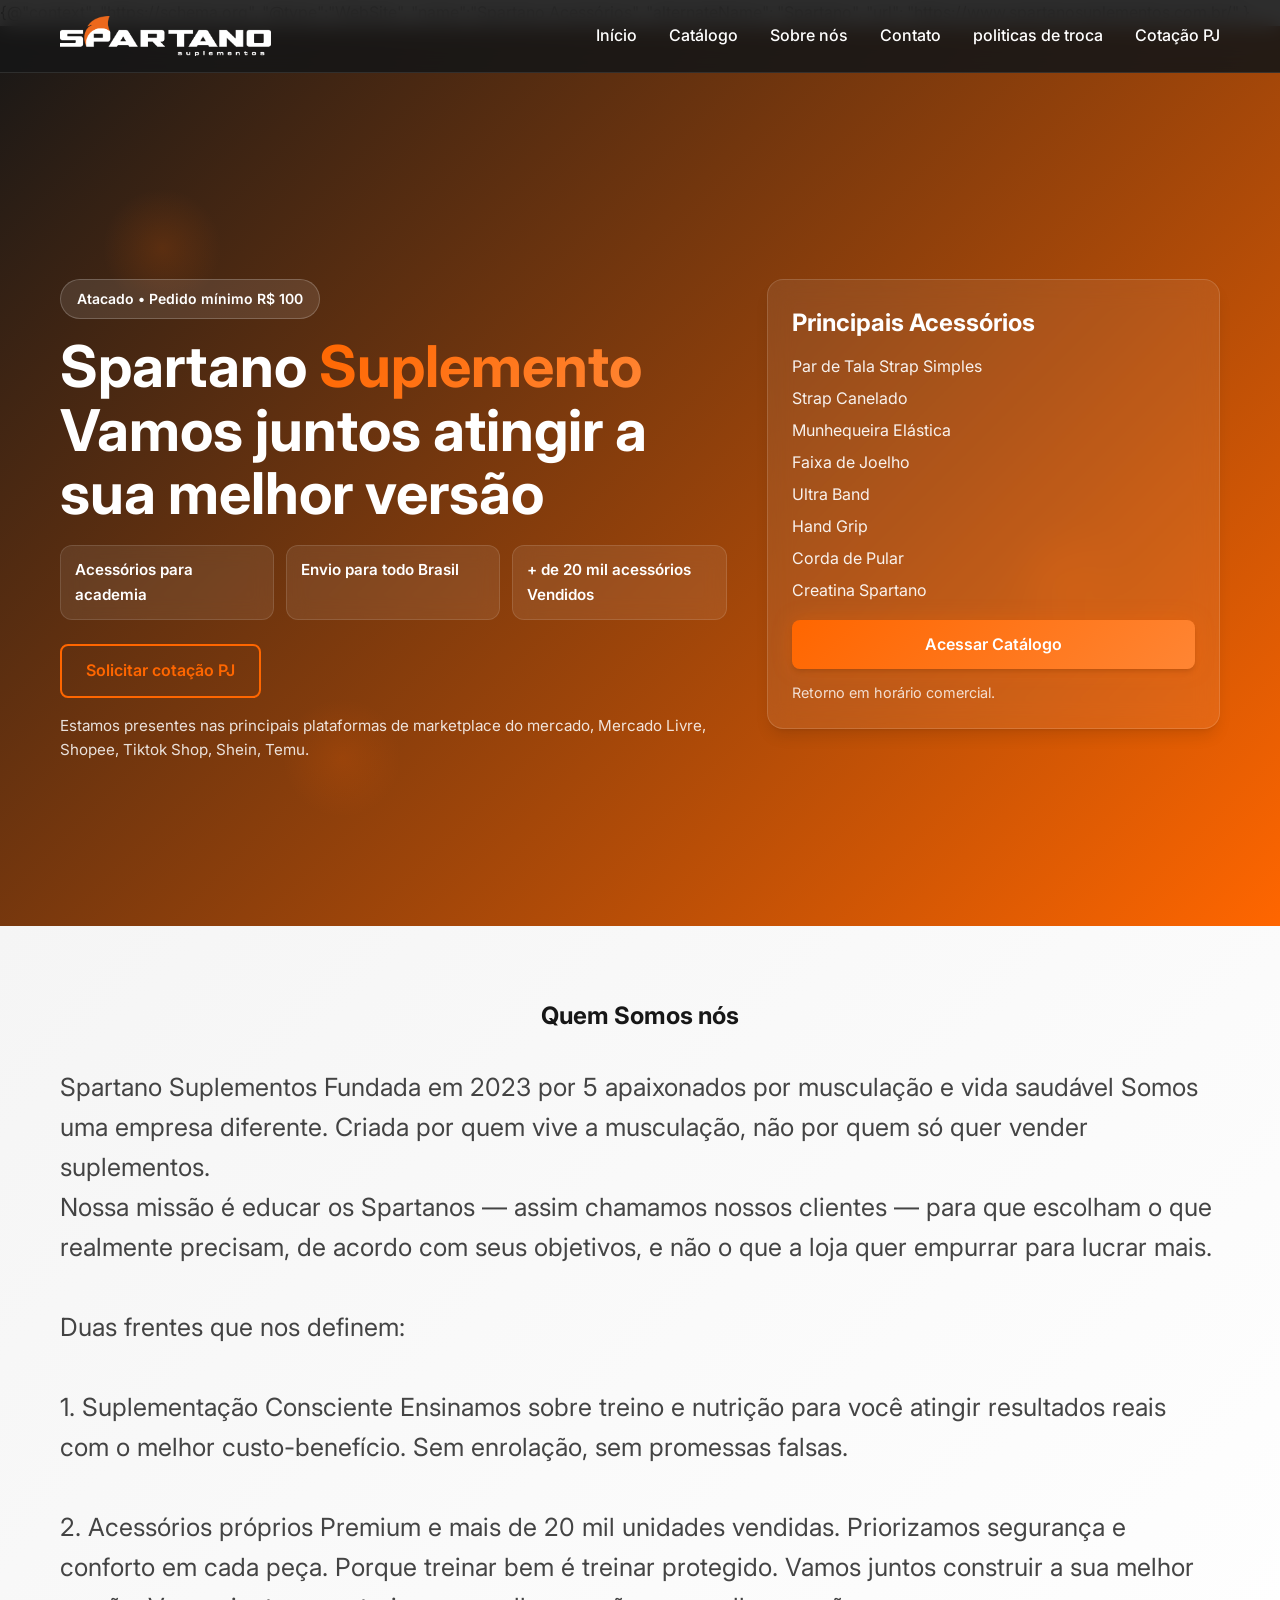
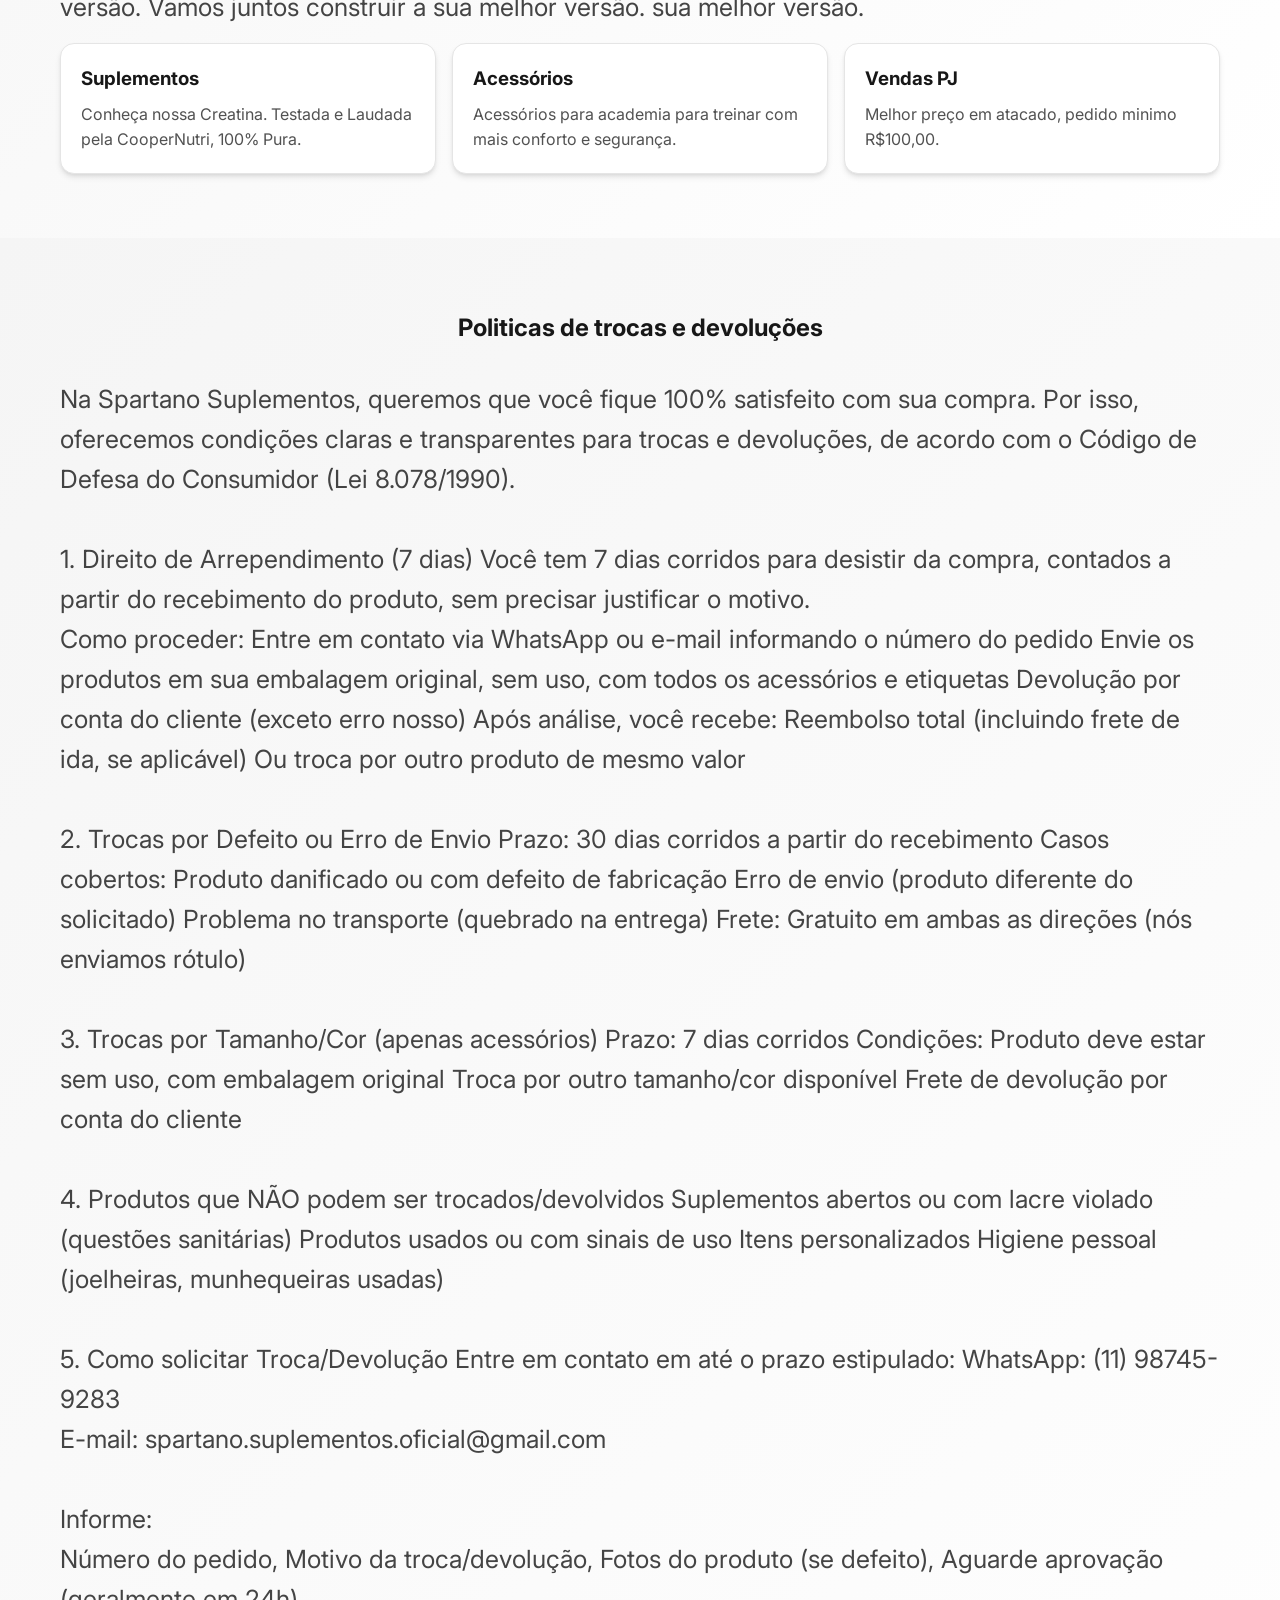
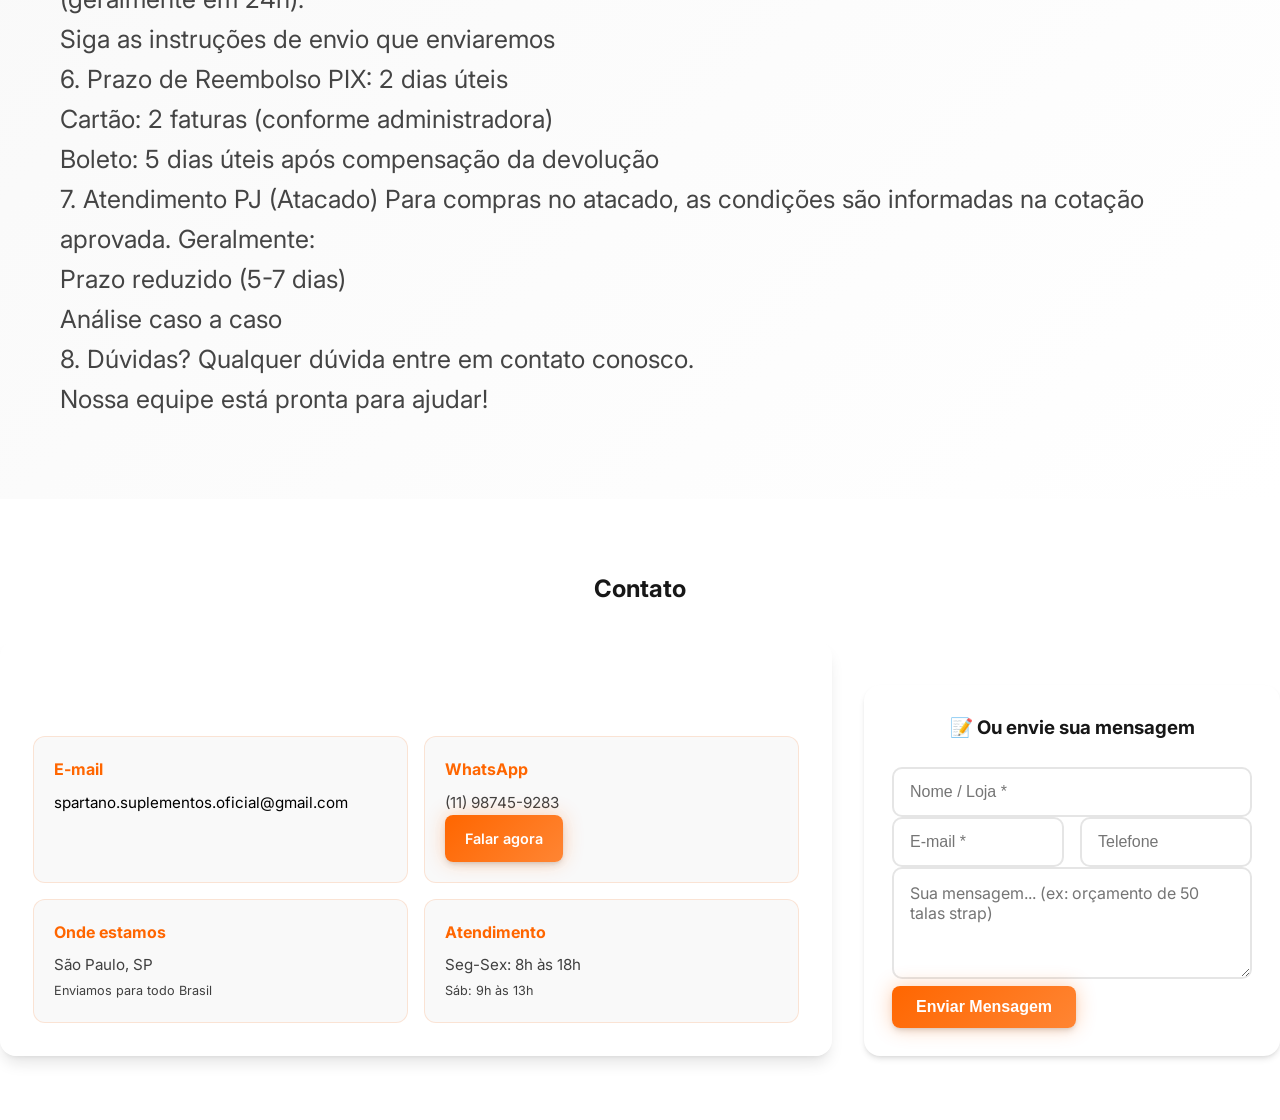
==== commit ea68eaab: "Adição Snnipet g4a Analitc Google" ====
--- a/index.html
+++ b/index.html
@@ -8,7 +8,7 @@
 {@"context": "https://schema.org",
 "@type":"WebSite",
 "name":"Spartano Acessórios",
-"aleternateName": "Spartano",
+"alternateName": "Spartano",
 "url": "https://www.spartanosuplementos.com.br/"
 }
   <link rel="stylesheet" href="./css/global.css" />
@@ -19,6 +19,16 @@
   <script defer src="./js/menuMobile.js"></script>
   
 </head>
+<!-- Google tag (gtag.js) -->
+<script async src="https://www.googletagmanager.com/gtag/js?id=G-XZJR5C04BC"></script>
+<script>
+  window.dataLayer = window.dataLayer || [];
+  function gtag(){dataLayer.push(arguments);}
+  gtag('js', new Date());
+
+  gtag('config', 'G-XZJR5C04BC');
+</script>
+
 <body>
     <!-- Header -->
   <header class="header">
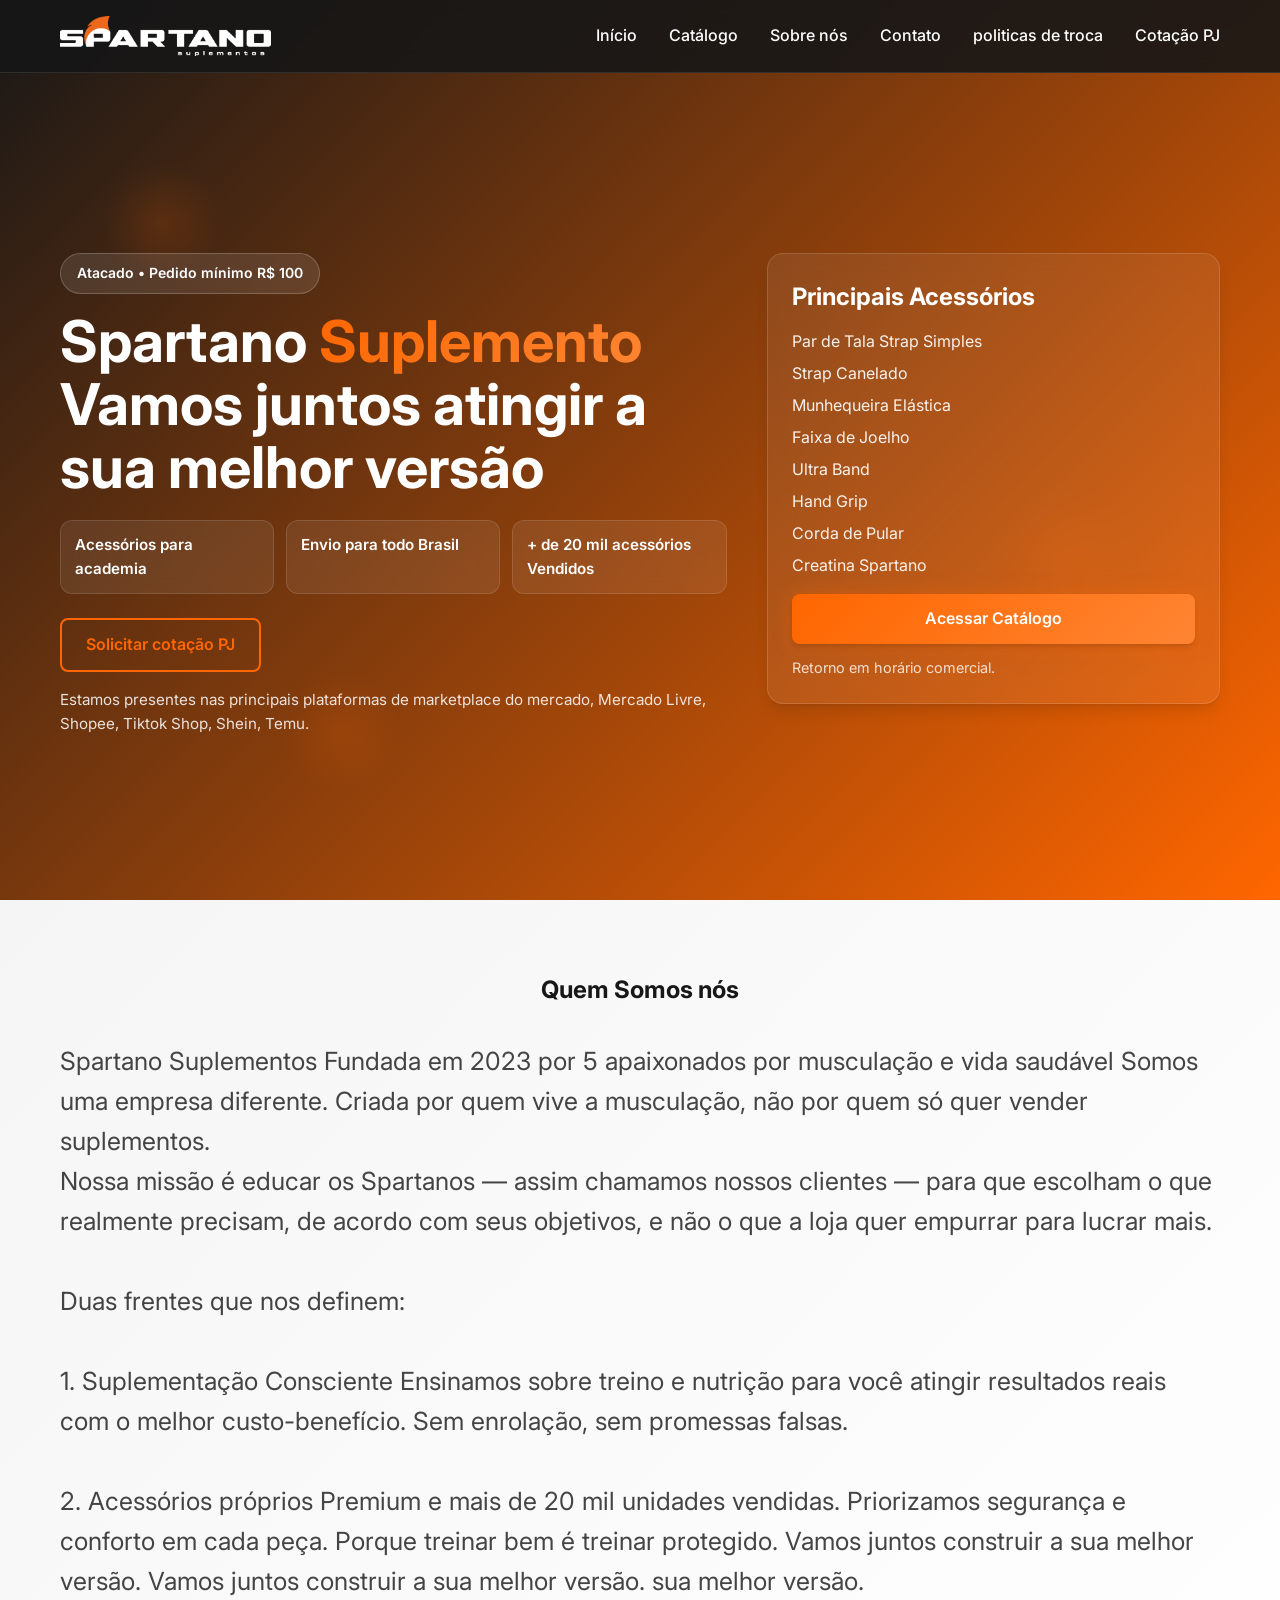
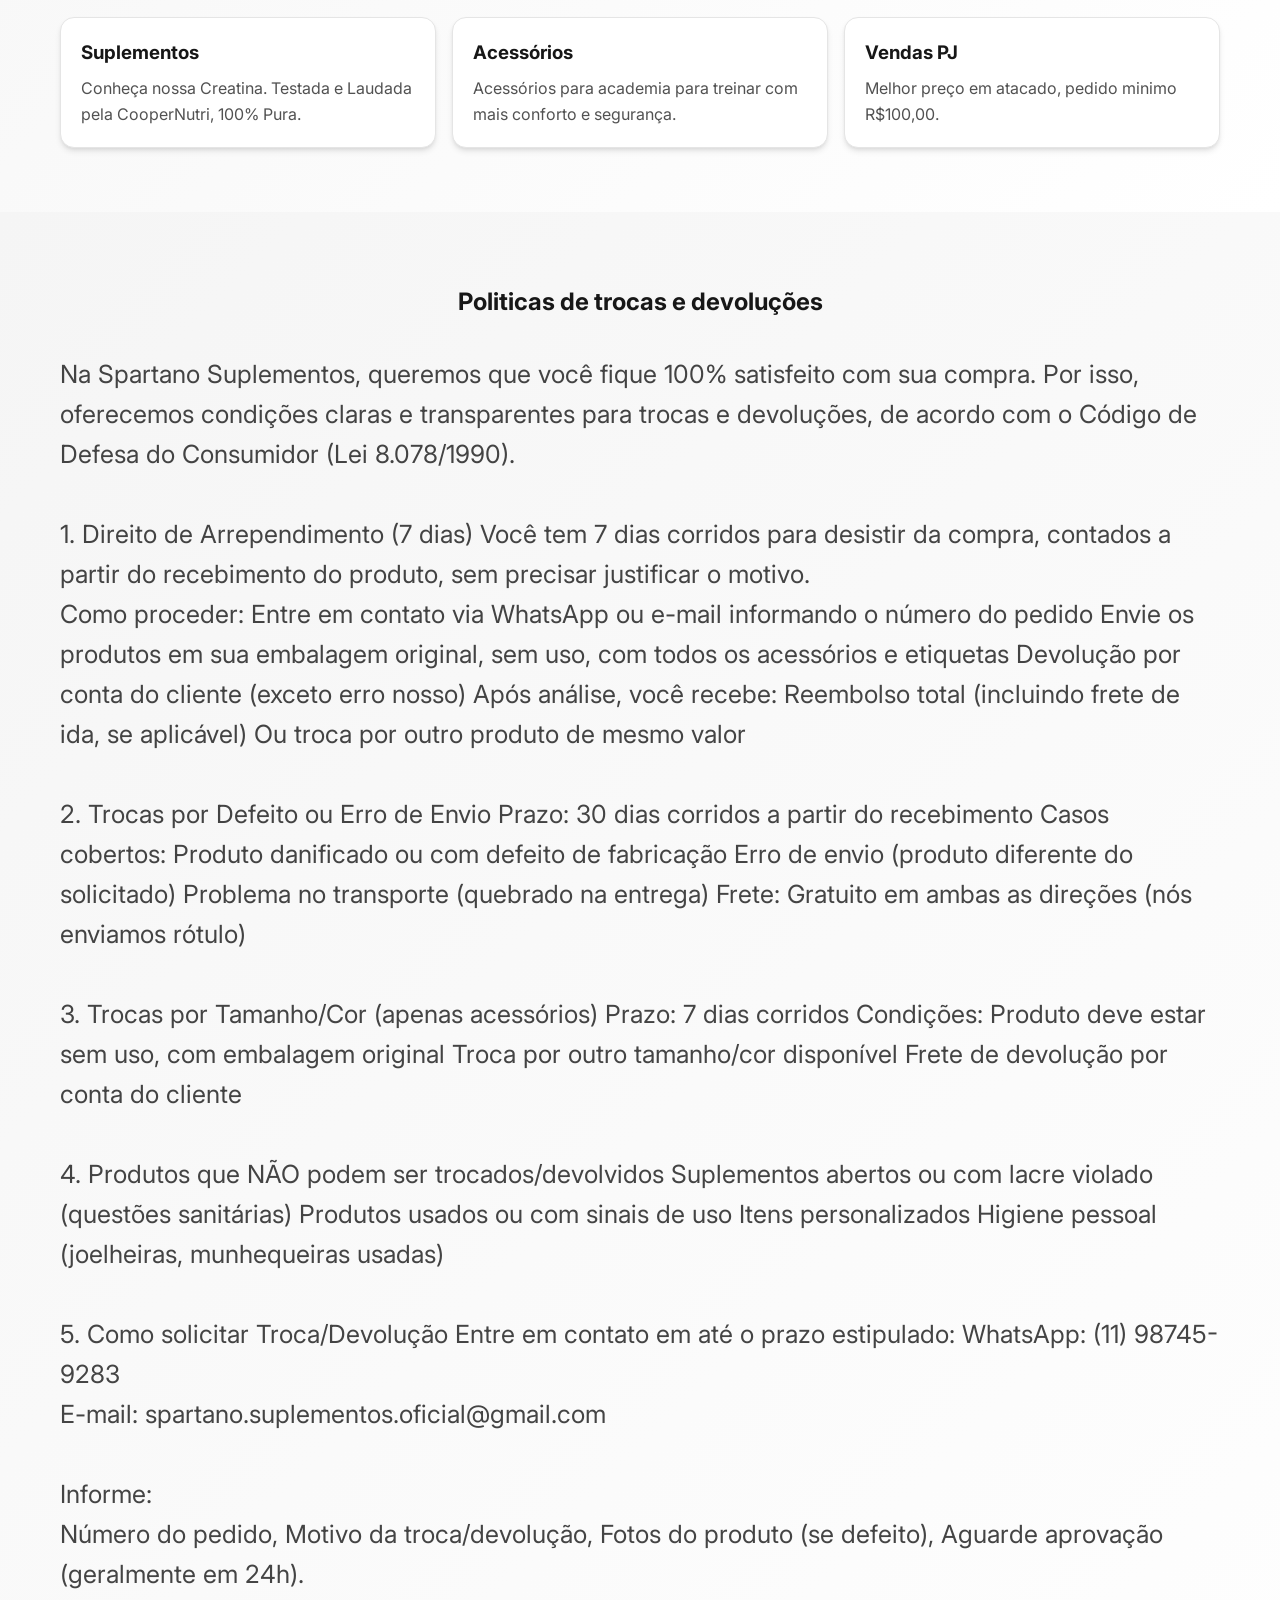
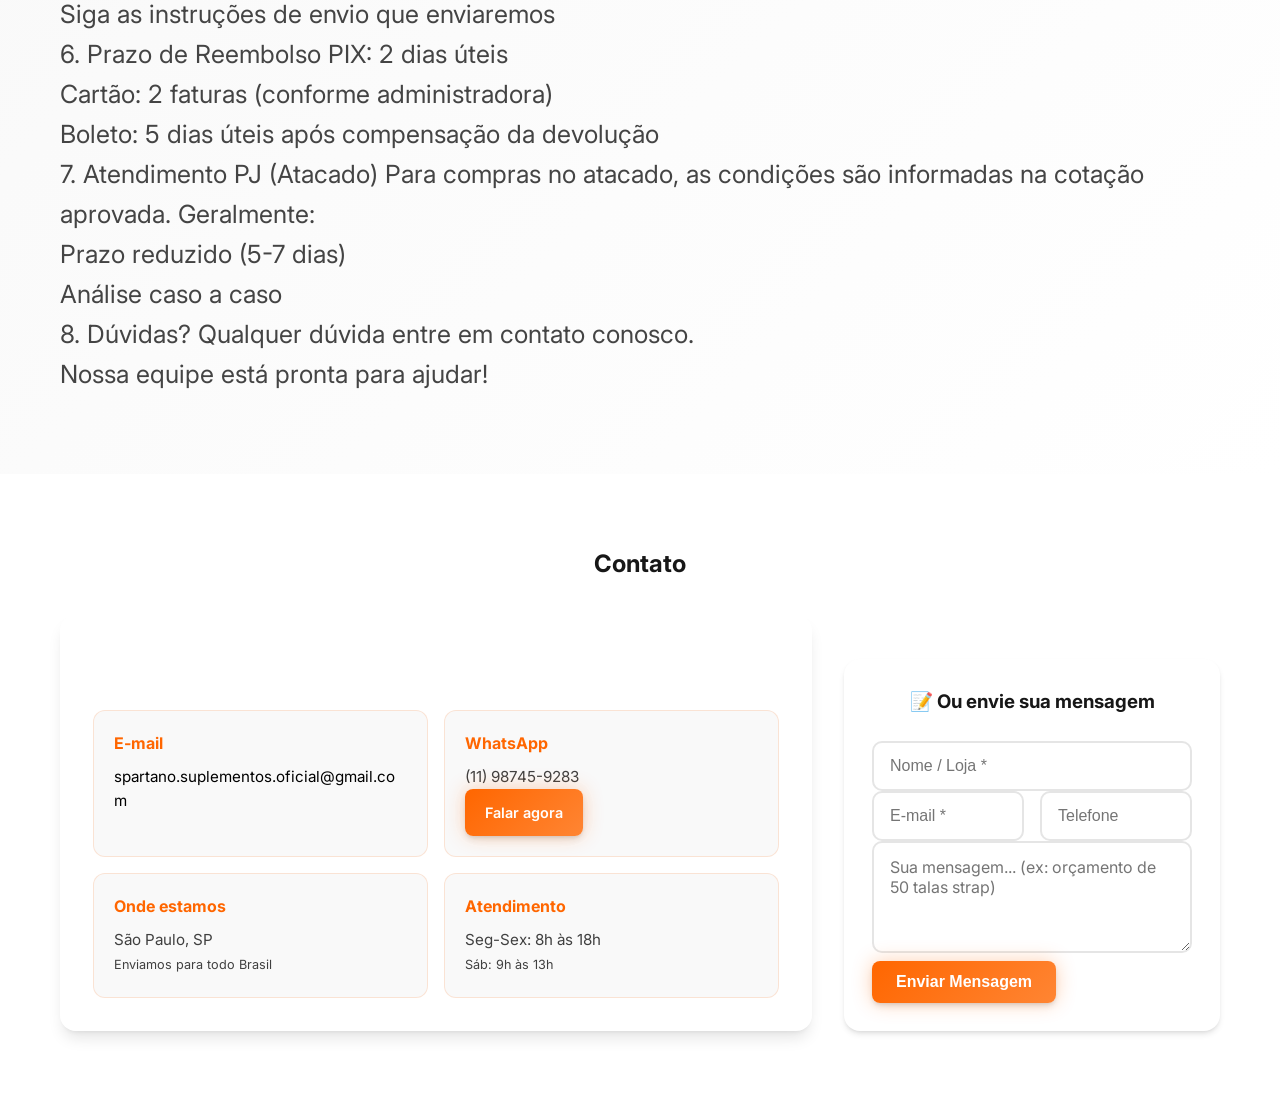
==== commit 99d79303: "Ajustes Site Spartano" ====
--- a/index.html
+++ b/index.html
@@ -5,12 +5,15 @@
     <meta name="viewport" content="width=device-width, initial-scale=1.0">
     <title>Spartano Acessórios e suplementos</title>
      <meta name="description" content="Atacado Spartano para lojas fitness, lojas de suplementos e academias. Pedido mínimo R$ 100. Solicite sua cotação." />
-{@"context": "https://schema.org",
-"@type":"WebSite",
-"name":"Spartano Acessórios",
-"alternateName": "Spartano",
-"url": "https://www.spartanosuplementos.com.br/"
+<script type="application/ld+json">
+{
+  "@context": "https://schema.org",
+  "@type": "WebSite",
+  "name": "Spartano Acessórios",
+  "alternateName": "Spartano",
+  "url": "https://www.spartanosuplementos.com.br/"
 }
+</script>
   <link rel="stylesheet" href="./css/global.css" />
   <link rel="stylesheet" href="./css/home.css" />
 
--- a/css/global.css
+++ b/css/global.css
@@ -34,12 +34,18 @@
 }
 
 html { scroll-behavior: smooth; }
+
+/* Compensa o header fixo ao navegar por âncoras (#quemSomosNos, #contato, etc.) */
+section[id]{ scroll-margin-top: 80px; }
 body{
   font-family: var(--font-family);
   line-height: 1.6;
   color: var(--gray-900);
   background: var(--white);
   overflow-x: hidden;
+  /* Quebra palavras/tokens longos (e-mails, URLs) para não estourar a largura no mobile */
+  overflow-wrap: break-word;
+  word-break: break-word;
 }
 
 .container{
--- a/css/home.css
+++ b/css/home.css
@@ -3,7 +3,8 @@
 /* HERO */
 .hero-home{
   position: relative;
-  min-height: 100vh;
+  min-height: 100vh; /* fallback */
+  min-height: 100dvh; /* desconta a barra do navegador no mobile */
   display: flex;
   align-items: center;
   padding-top: 90px; /* compensa header fixo */
@@ -121,7 +122,8 @@
 .textHome{
     margin-top: .75rem;
   opacity: .8;
-  font-size: 25px;
+  /* Escala entre ~17px (mobile) e 25px (desktop) */
+  font-size: clamp(1.05rem, 1.2rem + 0.6vw, 1.5625rem);
   margin-bottom: .99rem;
 }
 .section.light{
@@ -187,6 +189,13 @@
 }
 
 
+/* Container da seção de contato (mesmo comportamento do .container) */
+.container-contato{
+  max-width: 1200px;
+  margin: 0 auto;
+  padding: 0 20px;
+}
+
 .contato-hero-grid {
   display: grid;
   grid-template-columns: 2fr 1fr;
@@ -288,10 +297,15 @@
 /* Responsivo */
 @media (max-width: 900px) {
   .contato-hero-grid {
-    grid-template-columns: 1fr;
+    grid-template-columns: minmax(0, 1fr);
     gap: 1.5rem;
   }
-  
+
+  /* Permite que os itens da grid encolham abaixo do seu min-content (evita overflow) */
+  .contato-hero-grid > * {
+    min-width: 0;
+  }
+
   .form-hero {
     align-items: stretch;
   }
